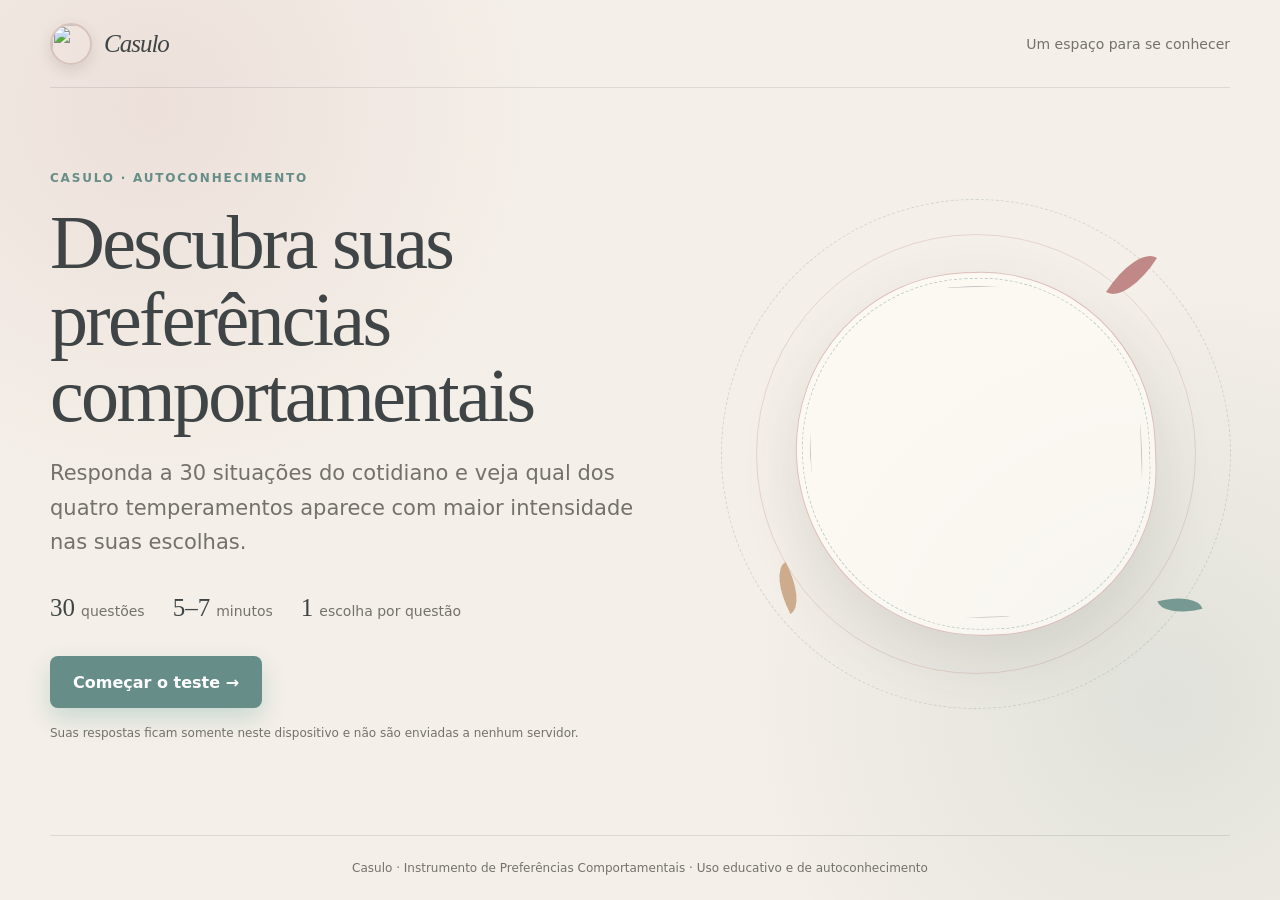
==== index.html @ cb071b01 "Add files via upload" ====
<!doctype html>
<html lang="pt-BR">
<head>
  <meta charset="utf-8">
  <meta name="viewport" content="width=device-width, initial-scale=1">
  <meta name="description" content="Casulo — Instrumento de Preferências Comportamentais">
  <title>Casulo | Preferências Comportamentais</title>
  <link rel="stylesheet" href="styles.css">
</head>
<body>
  <div class="page-shell">
    <header class="site-header">
      <a class="brand" href="#" aria-label="Início">
        <img class="brand-mark" src="assets/casulo-marca.jpg" alt="">
        <span class="brand-name">Casulo</span>
      </a>
      <span class="header-label">Um espaço para se conhecer</span>
    </header>

    <main>
      <section id="intro" class="screen intro-screen">
        <div class="intro-copy">
          <span class="eyebrow">Casulo · Autoconhecimento</span>
          <h1>Descubra suas preferências comportamentais</h1>
          <p class="lead">Responda a 30 situações do cotidiano e veja qual dos quatro temperamentos aparece com maior intensidade nas suas escolhas.</p>
          <div class="feature-row" aria-label="Informações do teste">
            <span><strong>30</strong> questões</span>
            <span><strong>5–7</strong> minutos</span>
            <span><strong>1</strong> escolha por questão</span>
          </div>
          <button id="start-button" class="primary-button" type="button">Começar o teste <span aria-hidden="true">→</span></button>
          <p class="privacy-note">Suas respostas ficam somente neste dispositivo e não são enviadas a nenhum servidor.</p>
        </div>
        <div class="intro-visual" aria-hidden="true">
          <div class="orbit orbit-one"></div>
          <div class="orbit orbit-two"></div>
          <div class="brand-photo-wrap">
            <img class="brand-photo" src="assets/casulo-marca.jpg" alt="">
          </div>
          <span class="floating-petal petal-one"></span>
          <span class="floating-petal petal-two"></span>
          <span class="floating-petal petal-three"></span>
        </div>
      </section>

      <section id="quiz" class="screen quiz-screen" hidden>
        <div class="quiz-topline">
          <button id="back-button" class="text-button" type="button" aria-label="Voltar à questão anterior">← Voltar</button>
          <span id="question-count">Questão 1 de 30</span>
        </div>
        <div class="progress-track" aria-hidden="true"><span id="progress-bar"></span></div>
        <div class="question-card">
          <span class="eyebrow">Escolha a opção que mais se parece com você</span>
          <h2 id="question-text"></h2>
          <div id="answer-list" class="answer-list" role="radiogroup" aria-labelledby="question-text"></div>
          <div class="quiz-actions">
            <span id="selection-hint" aria-live="polite">Selecione uma alternativa para continuar.</span>
            <button id="next-button" class="primary-button" type="button" disabled>Continuar <span aria-hidden="true">→</span></button>
          </div>
        </div>
      </section>

      <section id="result" class="screen result-screen" hidden>
        <div class="result-heading">
          <span class="eyebrow">Seu resultado</span>
          <h1 id="result-title"></h1>
          <p id="result-summary" class="lead"></p>
        </div>
        <div class="result-grid">
          <article class="result-card featured-card">
            <span class="card-label">Perfil predominante</span>
            <div id="result-icon" class="result-icon"></div>
            <h2 id="profile-name"></h2>
            <p id="profile-description"></p>
            <div id="profile-tags" class="tag-list"></div>
          </article>
          <article class="result-card chart-card">
            <span class="card-label">Distribuição das respostas</span>
            <div id="score-chart" class="score-chart"></div>
            <p class="chart-note">A soma dos percentuais corresponde às 30 respostas.</p>
          </article>
        </div>
        <div class="result-note">
          <strong>Como interpretar</strong>
          <p>O resultado indica preferências percebidas neste momento. Ele não é diagnóstico psicológico nem determina sua personalidade de forma definitiva.</p>
        </div>
        <div class="result-actions">
          <button id="restart-button" class="secondary-button" type="button">Refazer o teste</button>
          <button id="print-button" class="primary-button" type="button">Imprimir resultado</button>
        </div>
      </section>
    </main>

    <footer>Casulo · Instrumento de Preferências Comportamentais · Uso educativo e de autoconhecimento</footer>
  </div>
  <script src="app.js"></script>
</body>
</html>
---- styles.css ----
:root {
  --ink: #3f4546;
  --muted: #74716d;
  --cream: #f4efe8;
  --paper: #fffcf7;
  --line: #ddd4ca;
  --teal: #668d88;
  --teal-dark: #496e69;
  --gold: #c8a17f;
  --coral: #b97878;
  --blue: #7c9498;
  --purple: #8a7a82;
  --shadow: 0 24px 60px rgba(69, 62, 58, .12);
}

* { box-sizing: border-box; }

body {
  margin: 0;
  min-height: 100vh;
  color: var(--ink);
  background:
    radial-gradient(circle at 12% 12%, rgba(185, 120, 120, .13), transparent 24rem),
    radial-gradient(circle at 91% 78%, rgba(102, 141, 136, .14), transparent 26rem),
    var(--cream);
  font-family: Inter, ui-sans-serif, system-ui, -apple-system, BlinkMacSystemFont, "Segoe UI", sans-serif;
}

button { font: inherit; }
[hidden] { display: none !important; }

.page-shell { width: min(1180px, calc(100% - 40px)); margin: 0 auto; }
.site-header { height: 88px; display: flex; align-items: center; justify-content: space-between; border-bottom: 1px solid rgba(22, 36, 56, .11); }
.brand { display: inline-flex; align-items: center; gap: 12px; color: var(--ink); text-decoration: none; }
.brand-mark { width: 42px; height: 42px; border: 2px solid #d7c3bc; border-radius: 50%; object-fit: cover; box-shadow: 0 5px 14px rgba(69, 62, 58, .14); }
.brand-name { font-family: Georgia, "Times New Roman", serif; font-size: 25px; font-style: italic; letter-spacing: -.04em; }
.header-label { color: var(--muted); font-size: 14px; }
.screen { min-height: calc(100vh - 153px); }

.intro-screen { display: grid; grid-template-columns: 1.08fr .92fr; align-items: center; gap: 6vw; padding: 70px 0 86px; }
.eyebrow { display: inline-block; color: var(--teal); font-size: 12px; font-weight: 800; letter-spacing: .15em; text-transform: uppercase; }
h1, h2 { font-family: Georgia, "Times New Roman", serif; font-weight: 500; letter-spacing: -.035em; }
h1 { max-width: 720px; margin: 18px 0 22px; font-size: clamp(44px, 6vw, 76px); line-height: 1.01; }
.lead { max-width: 650px; margin: 0; color: var(--muted); font-size: clamp(18px, 2vw, 21px); line-height: 1.65; }
.feature-row { display: flex; flex-wrap: wrap; gap: 28px; margin: 34px 0; color: var(--muted); font-size: 14px; }
.feature-row span { display: flex; align-items: baseline; gap: 6px; }
.feature-row strong { color: var(--ink); font-family: Georgia, serif; font-size: 25px; font-weight: 500; }
.primary-button, .secondary-button { min-height: 52px; padding: 0 23px; border-radius: 8px; border: 0; cursor: pointer; font-weight: 750; transition: transform .2s, background .2s, opacity .2s; }
.primary-button { color: #fff; background: var(--teal); box-shadow: 0 10px 24px rgba(23, 123, 117, .2); }
.primary-button:hover:not(:disabled) { background: var(--teal-dark); transform: translateY(-2px); }
.primary-button:disabled { cursor: not-allowed; opacity: .42; box-shadow: none; }
.secondary-button { color: var(--ink); background: transparent; border: 1px solid var(--line); }
.secondary-button:hover { background: #fff; }
.privacy-note { margin: 18px 0 0; color: var(--muted); font-size: 12px; }

.intro-visual { position: relative; min-height: 480px; display: grid; place-items: center; }
.brand-photo-wrap { position: relative; width: min(360px, 74vw); aspect-ratio: 1; padding: 13px; border: 1px solid rgba(185, 120, 120, .45); border-radius: 50% 50% 47% 53%; background: rgba(255,252,247,.72); box-shadow: var(--shadow); transform: rotate(-2deg); }
.brand-photo-wrap::after { content: ""; position: absolute; inset: 5px; border: 1px dashed rgba(102,141,136,.4); border-radius: inherit; pointer-events: none; }
.brand-photo { width: 100%; height: 100%; border-radius: inherit; object-fit: cover; filter: saturate(.84) contrast(.96) brightness(1.03); }
.floating-petal { position: absolute; width: 25px; height: 56px; border-radius: 100% 0 100% 0; opacity: .86; }
.petal-one { top: 7%; right: 17%; background: var(--coral); transform: rotate(32deg); }
.petal-two { right: 8%; bottom: 14%; width: 18px; height: 42px; background: var(--teal); transform: rotate(76deg); }
.petal-three { left: 11%; bottom: 17%; width: 20px; height: 48px; background: var(--gold); transform: rotate(-28deg); }
.orbit { position: absolute; border: 1px solid rgba(22,36,56,.14); border-radius: 50%; }
.orbit-one { width: 440px; height: 440px; border-color: rgba(185,120,120,.24); }
.orbit-two { width: 510px; height: 510px; border-color: rgba(102,141,136,.25); border-style: dashed; animation: rotate 50s linear infinite; }
@keyframes rotate { to { transform: rotate(360deg); } }

.quiz-screen { max-width: 820px; margin: 0 auto; padding: 48px 0 90px; }
.quiz-topline { display: flex; align-items: center; justify-content: space-between; color: var(--muted); font-size: 14px; }
.text-button { padding: 8px 0; border: 0; color: var(--muted); background: transparent; cursor: pointer; }
.text-button:hover { color: var(--ink); }
.progress-track { height: 4px; margin: 18px 0 45px; overflow: hidden; border-radius: 4px; background: #dddcd6; }
.progress-track span { display: block; width: 0; height: 100%; background: var(--teal); transition: width .35s ease; }
.question-card { padding: clamp(28px, 5vw, 58px); border: 1px solid rgba(22,36,56,.09); border-radius: 18px; background: rgba(255,254,250,.86); box-shadow: var(--shadow); }
.question-card h2 { min-height: 86px; margin: 13px 0 30px; font-size: clamp(29px, 4vw, 42px); line-height: 1.15; }
.answer-list { display: grid; gap: 12px; }
.answer-option { width: 100%; display: flex; align-items: center; gap: 14px; padding: 17px 18px; border: 1px solid var(--line); border-radius: 10px; background: #fff; color: var(--ink); text-align: left; cursor: pointer; transition: border .18s, background .18s, transform .18s; }
.answer-option:hover { border-color: #97aaa7; transform: translateX(3px); }
.answer-option.selected { border-color: var(--teal); background: #edf7f5; box-shadow: inset 0 0 0 1px var(--teal); }
.option-dot { flex: 0 0 auto; width: 20px; height: 20px; border: 1px solid #a9b0b5; border-radius: 50%; background: white; }
.selected .option-dot { border: 6px solid var(--teal); }
.quiz-actions { display: flex; align-items: center; justify-content: space-between; gap: 20px; margin-top: 30px; }
#selection-hint { color: var(--muted); font-size: 13px; }

.result-screen { max-width: 980px; margin: 0 auto; padding: 60px 0 90px; }
.result-heading { text-align: center; }
.result-heading h1 { margin: 15px auto 18px; font-size: clamp(40px, 6vw, 64px); }
.result-heading .lead { margin: auto; font-size: 18px; }
.result-grid { display: grid; grid-template-columns: .9fr 1.1fr; gap: 22px; margin-top: 42px; }
.result-card { padding: 34px; border: 1px solid rgba(22,36,56,.09); border-radius: 16px; background: var(--paper); box-shadow: 0 16px 40px rgba(22,36,56,.07); }
.featured-card { background: var(--ink); color: #fff; }
.card-label { color: #8d9daf; font-size: 11px; font-weight: 800; letter-spacing: .13em; text-transform: uppercase; }
.result-icon { width: 58px; height: 58px; margin: 30px 0 22px; border-radius: 50% 50% 50% 14px; background: var(--profile-color, var(--teal)); }
.featured-card h2 { margin: 0 0 12px; font-size: 38px; }
.featured-card p { color: #c7d0da; line-height: 1.65; }
.tag-list { display: flex; flex-wrap: wrap; gap: 8px; margin-top: 25px; }
.tag-list span { padding: 7px 10px; border: 1px solid rgba(255,255,255,.18); border-radius: 20px; color: #eef3f7; font-size: 12px; }
.score-chart { display: grid; gap: 24px; margin-top: 30px; }
.score-row-head { display: flex; justify-content: space-between; margin-bottom: 8px; font-size: 14px; }
.score-row-head strong { font-weight: 750; }
.score-row-head span { color: var(--muted); }
.score-track { height: 10px; overflow: hidden; border-radius: 8px; background: #e9e9e4; }
.score-fill { height: 100%; width: 0; border-radius: inherit; background: var(--bar-color); animation: grow .8s ease forwards; }
@keyframes grow { from { width: 0; } }
.chart-note { margin: 25px 0 0; color: var(--muted); font-size: 12px; }
.result-note { margin: 22px 0; padding: 22px 26px; border-left: 3px solid var(--gold); background: rgba(216,168,78,.1); }
.result-note p { margin: 7px 0 0; color: var(--muted); line-height: 1.55; }
.result-actions { display: flex; justify-content: center; gap: 12px; }
footer { min-height: 65px; display: grid; place-items: center; border-top: 1px solid rgba(22,36,56,.11); color: var(--muted); font-size: 12px; text-align: center; }

@media (max-width: 800px) {
  .page-shell { width: min(100% - 28px, 680px); }
  .header-label { display: none; }
  .intro-screen { grid-template-columns: 1fr; padding-top: 55px; }
  .intro-copy { text-align: center; }
  .lead { margin-inline: auto; }
  .feature-row { justify-content: center; }
  .intro-visual { min-height: 360px; }
  .brand-photo-wrap { width: 270px; }
  .orbit-one { width: 320px; height: 320px; }
  .orbit-two { width: 350px; height: 350px; }
  .result-grid { grid-template-columns: 1fr; }
}

@media (max-width: 520px) {
  .site-header { height: 72px; }
  h1 { font-size: 42px; }
  .intro-screen { padding-top: 42px; }
  .feature-row { gap: 14px 20px; }
  .intro-visual { min-height: 310px; }
  .brand-photo-wrap { width: 225px; }
  .orbit-one { width: 260px; height: 260px; }
  .orbit-two { width: 290px; height: 290px; }
  .quiz-screen { padding-top: 30px; }
  .progress-track { margin-bottom: 25px; }
  .question-card { padding: 25px 18px; }
  .question-card h2 { min-height: 0; }
  .quiz-actions { align-items: stretch; flex-direction: column; }
  .quiz-actions .primary-button { width: 100%; }
  .result-card { padding: 27px 22px; }
  .result-actions { flex-direction: column-reverse; }
}

@media print {
  body { background: #fff; }
  .page-shell { width: 100%; }
  .site-header, footer, .result-actions { display: none; }
  .result-screen { padding: 20px; }
  .result-grid { break-inside: avoid; }
  .result-card { box-shadow: none; }
}
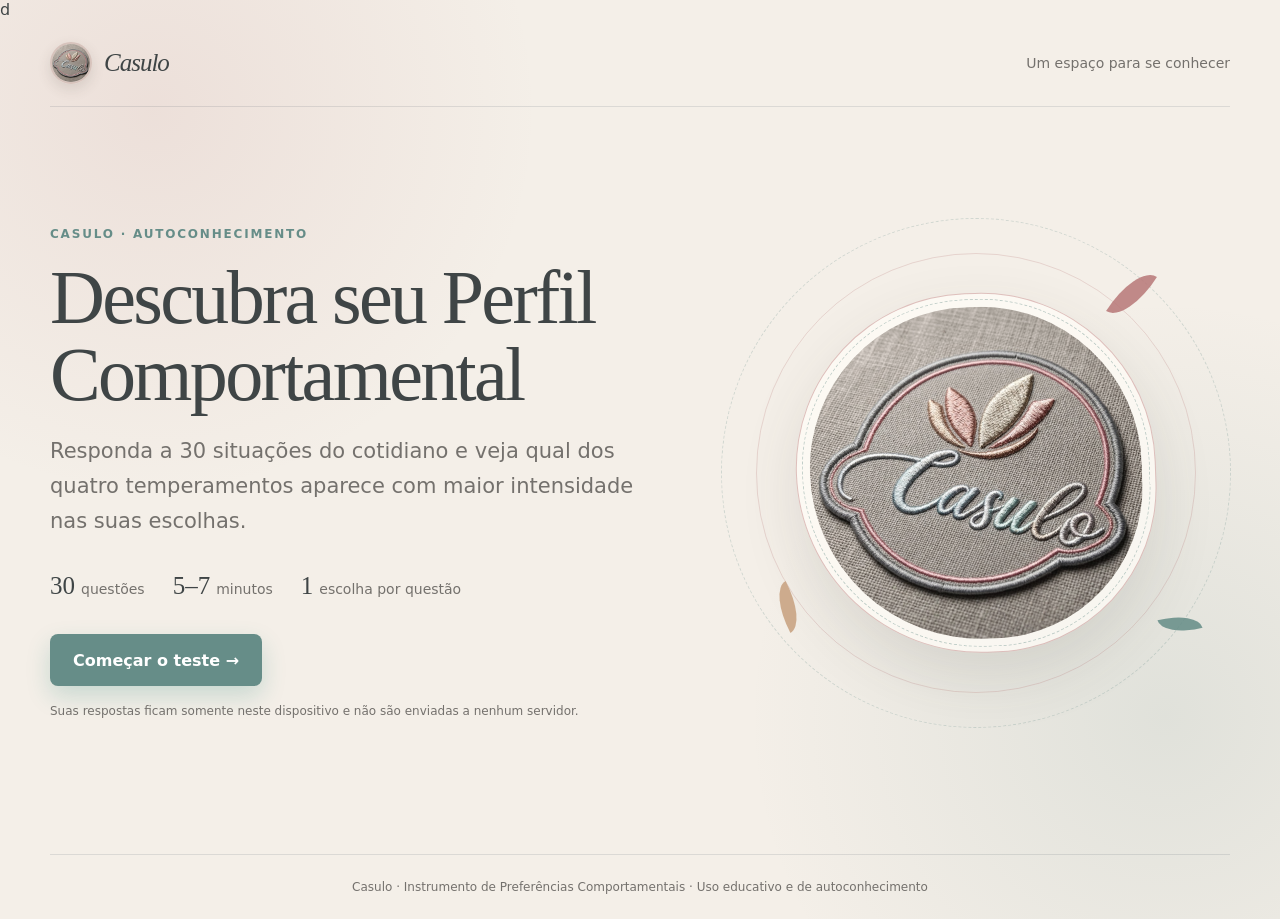
==== commit b38f9740: "Update index.html" ====
--- a/index.html
+++ b/index.html
@@ -1,10 +1,10 @@
-<!doctype html>
+d<!doctype html>
 <html lang="pt-BR">
 <head>
   <meta charset="utf-8">
   <meta name="viewport" content="width=device-width, initial-scale=1">
-  <meta name="description" content="Casulo — Instrumento de Preferências Comportamentais">
-  <title>Casulo | Preferências Comportamentais</title>
+  <meta name="description" content="Casulo — Perfil Comportamental">
+  <title>Casulo | Perfil Comportamental</title>
   <link rel="stylesheet" href="styles.css">
 </head>
 <body>
@@ -21,7 +21,7 @@
       <section id="intro" class="screen intro-screen">
         <div class="intro-copy">
           <span class="eyebrow">Casulo · Autoconhecimento</span>
-          <h1>Descubra suas preferências comportamentais</h1>
+          <h1>Descubra seu Perfil Comportamental</h1>
           <p class="lead">Responda a 30 situações do cotidiano e veja qual dos quatro temperamentos aparece com maior intensidade nas suas escolhas.</p>
           <div class="feature-row" aria-label="Informações do teste">
             <span><strong>30</strong> questões</span>
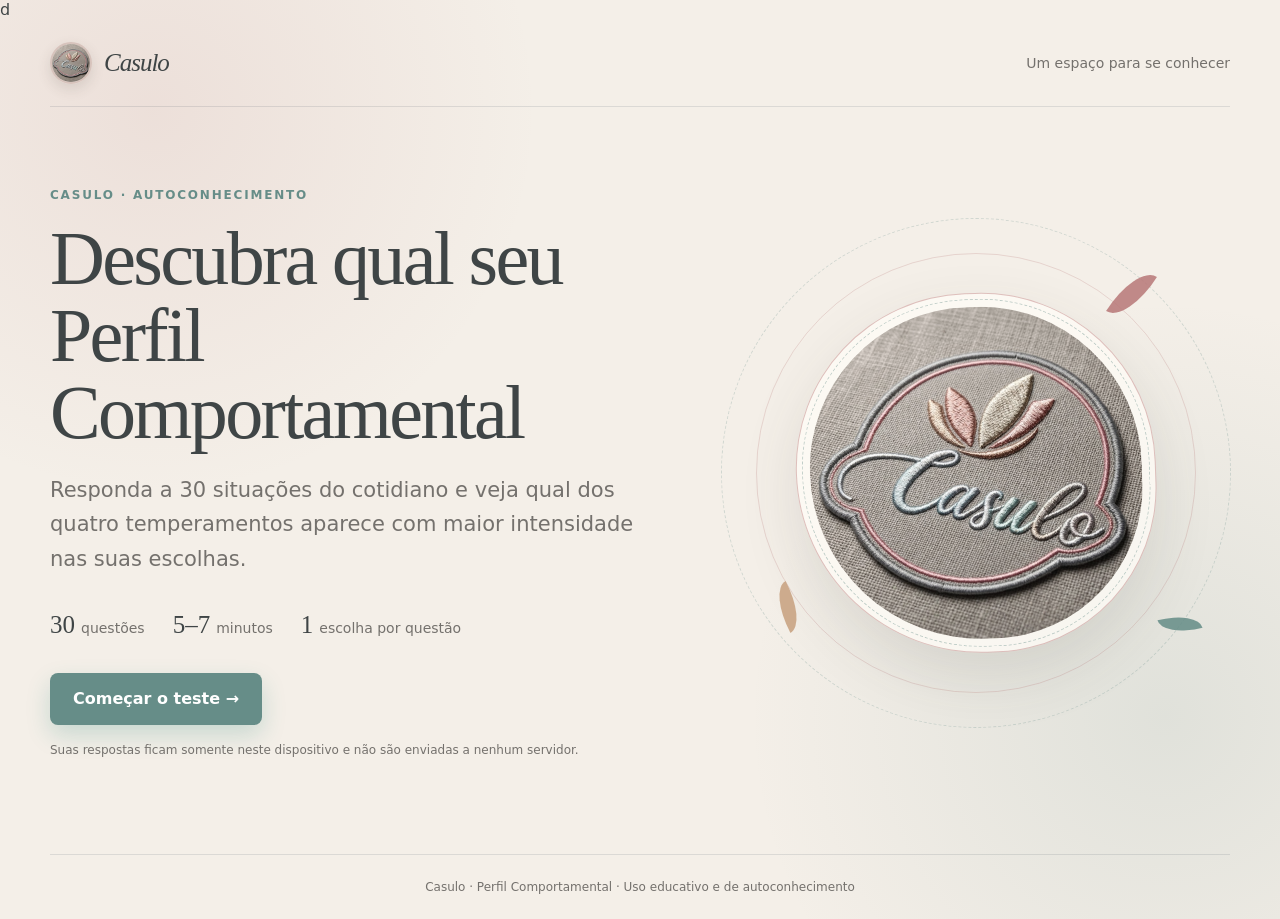
==== commit c6f7f99f: "Update index.html" ====
--- a/index.html
+++ b/index.html
@@ -21,7 +21,7 @@
       <section id="intro" class="screen intro-screen">
         <div class="intro-copy">
           <span class="eyebrow">Casulo · Autoconhecimento</span>
-          <h1>Descubra seu Perfil Comportamental</h1>
+          <h1>Descubra qual seu Perfil Comportamental</h1>
           <p class="lead">Responda a 30 situações do cotidiano e veja qual dos quatro temperamentos aparece com maior intensidade nas suas escolhas.</p>
           <div class="feature-row" aria-label="Informações do teste">
             <span><strong>30</strong> questões</span>
@@ -91,7 +91,7 @@
       </section>
     </main>
 
-    <footer>Casulo · Instrumento de Preferências Comportamentais · Uso educativo e de autoconhecimento</footer>
+    <footer>Casulo · Perfil Comportamental · Uso educativo e de autoconhecimento</footer>
   </div>
   <script src="app.js"></script>
 </body>
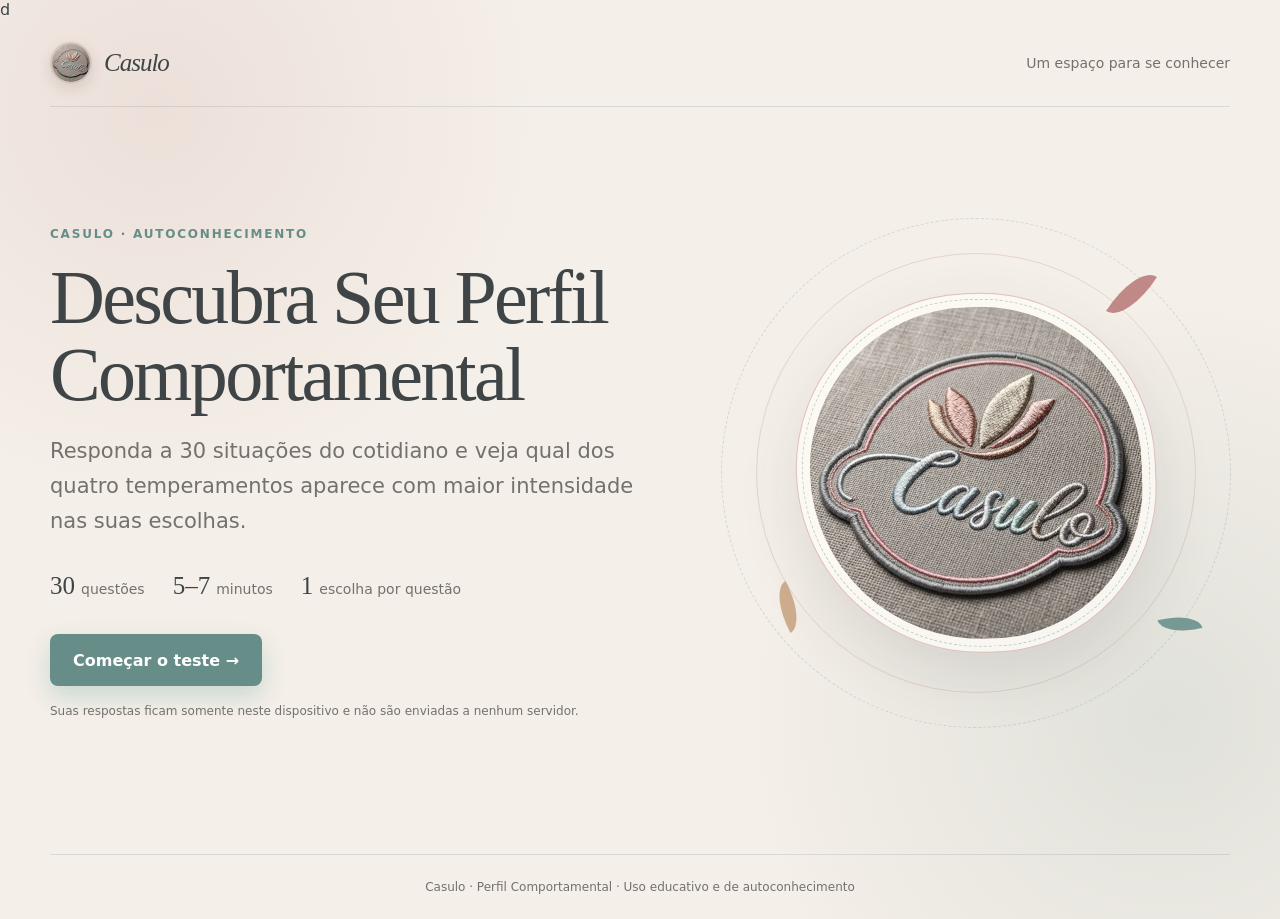
==== commit 8364d79d: "Update index.html" ====
--- a/index.html
+++ b/index.html
@@ -21,7 +21,7 @@
       <section id="intro" class="screen intro-screen">
         <div class="intro-copy">
           <span class="eyebrow">Casulo · Autoconhecimento</span>
-          <h1>Descubra qual seu Perfil Comportamental</h1>
+          <h1>Descubra Seu Perfil Comportamental</h1>
           <p class="lead">Responda a 30 situações do cotidiano e veja qual dos quatro temperamentos aparece com maior intensidade nas suas escolhas.</p>
           <div class="feature-row" aria-label="Informações do teste">
             <span><strong>30</strong> questões</span>
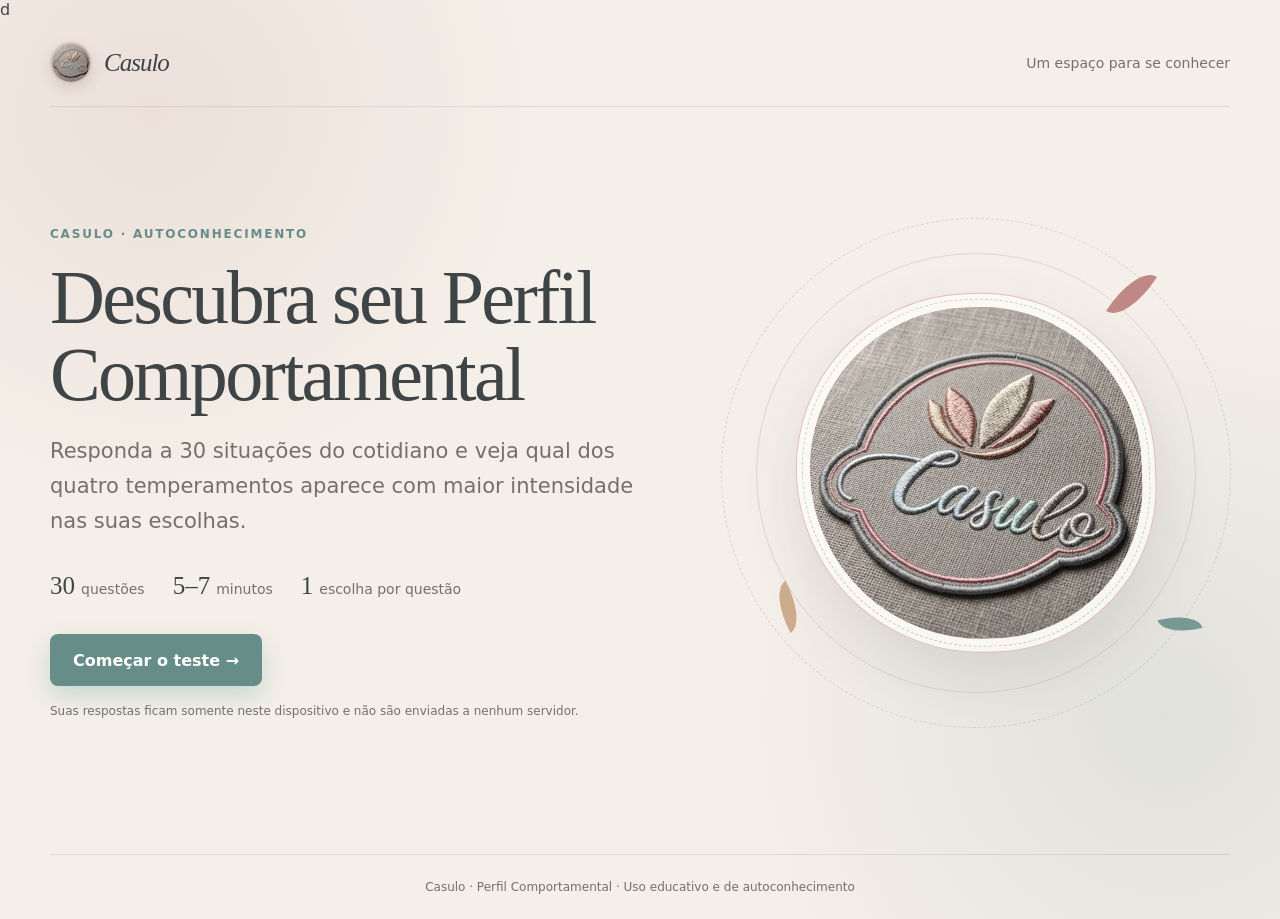
==== commit dd0c34ca: "Update index.html" ====
--- a/index.html
+++ b/index.html
@@ -21,7 +21,7 @@
       <section id="intro" class="screen intro-screen">
         <div class="intro-copy">
           <span class="eyebrow">Casulo · Autoconhecimento</span>
-          <h1>Descubra Seu Perfil Comportamental</h1>
+          <h1>Descubra seu Perfil Comportamental</h1>
           <p class="lead">Responda a 30 situações do cotidiano e veja qual dos quatro temperamentos aparece com maior intensidade nas suas escolhas.</p>
           <div class="feature-row" aria-label="Informações do teste">
             <span><strong>30</strong> questões</span>
